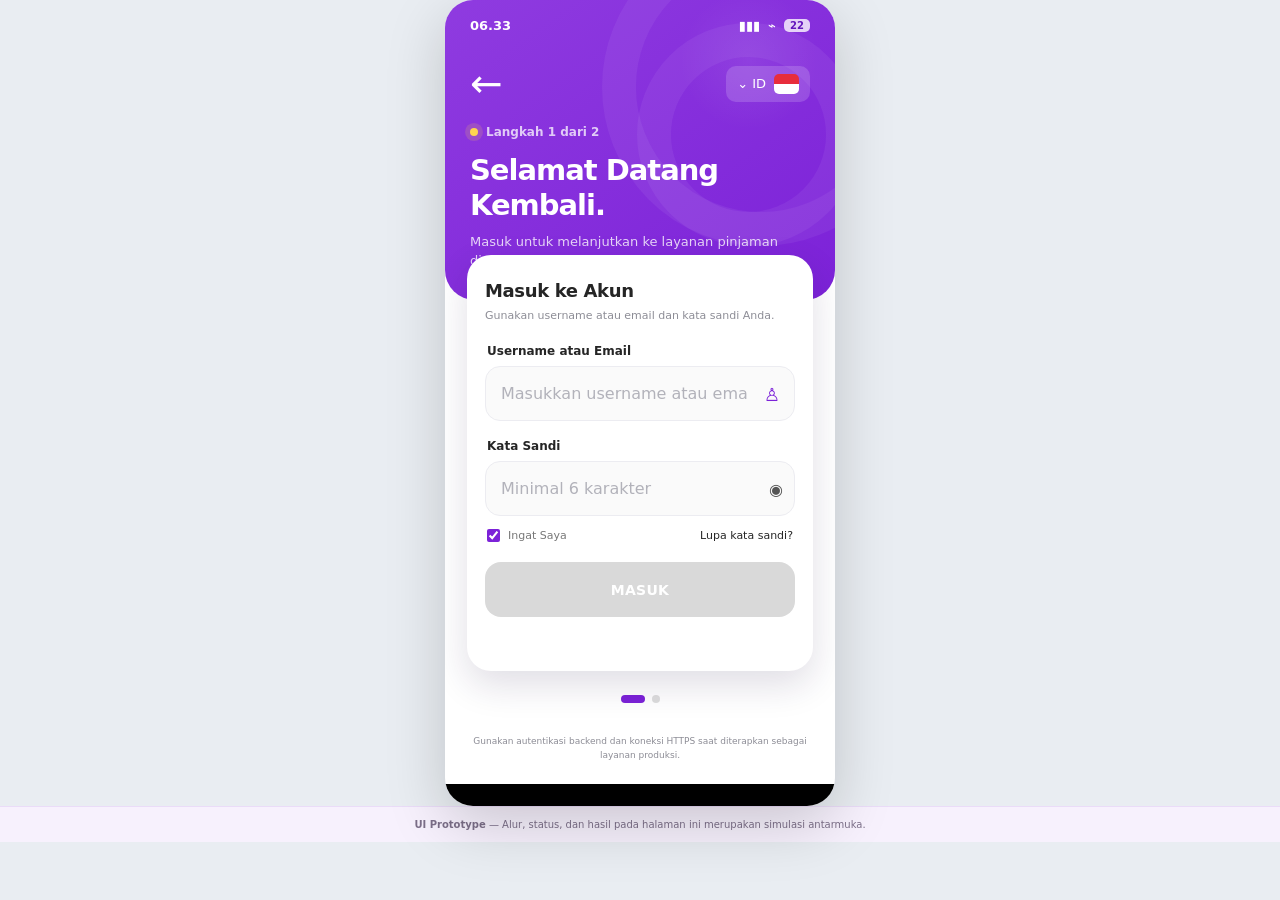
==== index.html @ 6b44366d "Add files via upload" ====
<!DOCTYPE html>
<html lang="id">
<head>
  <meta charset="UTF-8">
  <meta name="viewport" content="width=device-width,initial-scale=1">
  <meta name="description" content="Login KB BANK FIANCE">
  <title>KB BANK FIANCE — Masuk</title>
  <link rel="stylesheet" href="style.css">
</head>
<body>
  <main class="app-phone">
    <section class="mobile-hero">
      <div class="statusbar">
        <span>06.33</span>
        <div class="status-icons"><span>▮▮▮</span><span>⌁</span><span class="battery">22</span></div>
      </div>
      <div class="hero-nav">
        <button class="back-button" type="button" aria-label="Kembali">←</button>
        <button class="language-button" type="button"><span>⌄ ID</span><span class="flag"></span></button>
      </div>
      <div class="hero-copy">
        <div class="step"><span class="step-dot"></span>Langkah 1 dari 2</div>
        <h1>Selamat Datang Kembali.</h1>
        <p>Masuk untuk melanjutkan ke layanan pinjaman digital Anda.</p>
      </div>
    </section>

    <section class="mobile-card">
      <div class="card-title">
        <h2>Masuk ke Akun</h2>
        <p>Gunakan username atau email dan kata sandi Anda.</p>
      </div>

      <form id="loginForm" novalidate>
        <div class="field">
          <label for="identity">Username atau Email</label>
          <div class="input-wrap">
            <input id="identity" type="text" autocomplete="username" placeholder="Masukkan username atau email">
            <span class="field-icon">♙</span>
          </div>
        </div>

        <div class="field">
          <label for="password">Kata Sandi</label>
          <div class="input-wrap">
            <input id="password" type="password" autocomplete="current-password" placeholder="Minimal 6 karakter">
            <button class="toggle-password" id="togglePassword" type="button" aria-label="Tampilkan kata sandi">◉</button>
          </div>
        </div>

        <div class="options">
          <label class="remember"><input id="remember" type="checkbox" checked> Ingat Saya</label>
          <a href="#">Lupa kata sandi?</a>
        </div>

        <button id="loginButton" class="primary-mobile" type="submit" disabled>MASUK</button>
        <div id="message" class="message" role="status"></div>
      </form>
    </section>

    <div class="progress-dots"><span class="active"></span><span></span></div>
    <div class="footer-note">Gunakan autentikasi backend dan koneksi HTTPS saat diterapkan sebagai layanan produksi.</div>
    <div class="home-indicator"></div>
  </main>
  <script src="storage.js"></script>
  <script src="login.js"></script>
<div style="padding:10px 16px;text-align:center;font-size:10px;line-height:1.5;color:#7c6f89;background:#f7f1fd;border-top:1px solid #eadcf8"><strong>UI Prototype</strong> — Alur, status, dan hasil pada halaman ini merupakan simulasi antarmuka.</div>
</body>
</html>
---- style.css ----
:root{
  --purple:#7c22d8;
  --purple-dark:#6417bd;
  --purple-soft:#8f3be0;
  --purple-light:#f6effd;
  --cyan:#22d3ee;
  --text:#252525;
  --muted:#8d8d96;
  --line:#ececf1;
  --surface:#ffffff;
  --page:#e9edf2;
  --danger:#c93434;
  --success:#11865a;
  --warning:#d97706;
  --shadow:0 14px 36px rgba(34,18,68,.14);
  --radius:24px;
}
*{box-sizing:border-box;margin:0;padding:0}
html{scroll-behavior:smooth}
body{
  min-height:100vh;
  font-family:Inter,ui-sans-serif,system-ui,-apple-system,BlinkMacSystemFont,"Segoe UI",sans-serif;
  color:var(--text);
  background:var(--page);
}
button,input,select{font:inherit}
button{cursor:pointer}
a{text-decoration:none;color:inherit}
.hidden{display:none!important}
.message{min-height:20px;margin-top:12px;text-align:center;font-size:11px}
.message.error{color:var(--danger)}
.message.success{color:var(--success)}
.app-phone{
  position:relative;
  width:min(100%,390px);
  min-height:100vh;
  margin:auto;
  overflow:hidden;
  background:var(--surface);
  box-shadow:0 18px 60px rgba(0,0,0,.18);
}
.mobile-hero{
  position:relative;
  height:300px;
  overflow:hidden;
  padding:18px 25px 0;
  color:#fff;
  border-radius:0 0 30px 30px;
  background:
    radial-gradient(circle at 78% 20%,rgba(255,255,255,.08),transparent 18%),
    linear-gradient(145deg,var(--purple-soft),var(--purple));
}
.mobile-hero::before,.mobile-hero::after{
  content:"";position:absolute;border:34px solid rgba(255,255,255,.055);border-radius:50%;
}
.mobile-hero::before{width:250px;height:250px;right:-85px;top:-72px}
.mobile-hero::after{width:155px;height:155px;right:-25px;top:23px}
.statusbar,.hero-nav,.hero-copy{position:relative;z-index:2}
.statusbar{display:flex;justify-content:space-between;align-items:center;font-size:13px;font-weight:800}
.status-icons{display:flex;gap:8px;align-items:center}
.battery{padding:1px 6px;border-radius:5px;color:var(--purple-dark);background:rgba(255,255,255,.78);font-size:10px}
.hero-nav{display:flex;align-items:center;justify-content:space-between;margin-top:31px}
.back-button,.language-button{border:0;color:#fff;background:transparent}
.back-button{font-size:39px;line-height:1}
.language-button{display:flex;align-items:center;gap:8px;padding:8px 11px;border-radius:10px;background:rgba(255,255,255,.16);font-size:13px}
.flag{width:25px;height:20px;border-radius:5px;background:linear-gradient(to bottom,#e72d3c 0 50%,#fff 50% 100%)}
.hero-copy .step{display:inline-flex;align-items:center;gap:8px;margin-top:22px;font-size:12px;font-weight:800;color:rgba(255,255,255,.75)}
.step-dot{width:8px;height:8px;border-radius:50%;background:#ffd54f;box-shadow:0 0 0 5px rgba(255,213,79,.16)}
.hero-copy h1{margin-top:13px;font-size:29px;line-height:1.2;font-weight:600;letter-spacing:-.035em}
.hero-copy p{margin-top:9px;max-width:310px;color:rgba(255,255,255,.8);font-size:13px;line-height:1.5}
.mobile-card{
  position:relative;z-index:3;margin:-45px 22px 0;padding:25px 18px 22px;
  border-radius:var(--radius);background:#fff;box-shadow:var(--shadow);
}
.card-title{margin-bottom:20px}
.card-title h2{font-size:18px;letter-spacing:-.02em}
.card-title p{margin-top:6px;color:var(--muted);font-size:11px;line-height:1.55}
.field{margin-bottom:18px}
.field label{display:block;margin:0 0 8px 2px;font-size:12px;font-weight:800}
.input-wrap{position:relative}
.input-wrap input{
  width:100%;height:55px;padding:0 46px 0 15px;border:1px solid var(--line);border-radius:15px;
  outline:none;background:#fafafa;color:var(--text);transition:.2s ease;
}
.input-wrap input:focus{border-color:var(--purple);background:#fff;box-shadow:0 0 0 4px rgba(126,34,216,.10)}
.input-wrap input::placeholder{color:#b2b2ba}
.field-icon{position:absolute;right:15px;top:50%;transform:translateY(-50%);color:var(--purple);font-size:18px}
.toggle-password{position:absolute;right:12px;top:50%;transform:translateY(-50%);border:0;background:transparent;color:#555}
.helper{display:block;margin:7px 2px 0;color:var(--muted);font-size:10px;line-height:1.45}
.notice-box{display:flex;align-items:flex-start;gap:10px;margin:4px 0 20px;padding:12px;border-radius:13px;color:#645474;background:#f7f1fd;font-size:10px;line-height:1.5}
.primary-mobile{
  width:100%;height:55px;border:0;border-radius:16px;color:#fff;background:#d9d9d9;
  font-size:14px;font-weight:900;letter-spacing:.02em;cursor:not-allowed;transition:.2s ease;
}
.primary-mobile.active{cursor:pointer;background:linear-gradient(135deg,var(--purple-soft),var(--purple-dark));box-shadow:0 12px 24px rgba(126,34,216,.25)}
.primary-mobile.active:hover{transform:translateY(-2px)}
.options{display:flex;align-items:center;justify-content:space-between;margin:-5px 2px 20px;font-size:11px}
.remember{display:flex;align-items:center;gap:8px;color:#777}
.remember input{accent-color:var(--purple)}
.footer-note{padding:22px 28px;text-align:center;color:var(--muted);font-size:9px;line-height:1.5}
.progress-dots{display:flex;justify-content:center;gap:7px;margin:24px 0 10px}
.progress-dots span{width:8px;height:8px;border-radius:999px;background:#ddd}
.progress-dots span.active{width:24px;background:var(--purple)}
.home-indicator{height:22px;background:#000}

/* Dashboard */
.dashboard-body{
  min-height:100vh;
  background:
    radial-gradient(circle at top left,rgba(139,92,246,.13),transparent 28%),
    radial-gradient(circle at bottom right,rgba(34,211,238,.10),transparent 28%),
    #f3f6fb;
}
.dashboard-layout{display:grid;grid-template-columns:260px 1fr;min-height:100vh}
.sidebar{
  position:sticky;top:0;height:100vh;padding:24px 18px;color:#fff;
  background:linear-gradient(180deg,#171123,#24113d);
  box-shadow:10px 0 40px rgba(17,24,39,.12);
}
.brand{display:flex;gap:12px;align-items:center;padding:8px 8px 24px}
.brand-logo{width:46px;height:46px;border-radius:15px;display:grid;place-items:center;font-weight:900;background:linear-gradient(145deg,var(--purple-soft),var(--cyan));box-shadow:0 14px 30px rgba(109,40,217,.28)}
.brand h1{font-size:18px}.brand small{display:block;color:#c4b5d9;margin-top:3px}
.nav{display:grid;gap:8px}
.nav a{display:flex;align-items:center;gap:12px;padding:13px 14px;border-radius:14px;color:#d7cce5;transition:.22s}
.nav a:hover,.nav a.active{color:#fff;background:linear-gradient(135deg,rgba(139,92,246,.32),rgba(34,211,238,.12));transform:translateX(4px)}
.nav-icon{width:34px;height:34px;border-radius:11px;display:grid;place-items:center;background:rgba(255,255,255,.08)}
.profile{position:absolute;left:18px;right:18px;bottom:22px;display:flex;gap:12px;align-items:center;padding:14px;border-radius:18px;background:rgba(255,255,255,.07);border:1px solid rgba(255,255,255,.08)}
.avatar{width:42px;height:42px;border-radius:14px;display:grid;place-items:center;font-weight:800;background:linear-gradient(145deg,var(--purple-soft),var(--purple-dark))}
.profile small{display:block;color:#c4b5d9;margin-top:3px}
.dashboard-main{width:100%;max-width:1600px;margin:auto;padding:28px}
.topbar{display:flex;justify-content:space-between;align-items:center;gap:18px;margin-bottom:20px}
.topbar h2{margin:0 0 6px;font-size:28px}.topbar p{margin:0;color:#718096}
.top-actions{display:flex;gap:12px;align-items:center}
.icon-btn,.primary-btn,.secondary-btn{border:0;border-radius:14px;transition:.2s ease}
.icon-btn{width:46px;height:46px;background:#fff;border:1px solid var(--line);box-shadow:var(--shadow)}
.primary-btn{padding:13px 18px;color:#fff;font-weight:800;background:linear-gradient(135deg,var(--purple),var(--purple-soft));box-shadow:0 14px 30px rgba(109,40,217,.24)}
.secondary-btn{padding:12px 16px;background:#fff;color:var(--purple);border:1px solid #ddd6fe;font-weight:800}
.identity-card{display:flex;align-items:center;justify-content:space-between;gap:20px;margin-bottom:20px;padding:20px 22px;border-radius:22px;background:rgba(255,255,255,.94);box-shadow:var(--shadow)}
.identity-main{display:flex;align-items:center;gap:15px}
.identity-avatar{width:58px;height:58px;border-radius:18px;display:grid;place-items:center;color:#fff;font-size:20px;font-weight:900;background:linear-gradient(145deg,var(--purple),var(--cyan))}
.identity-label{display:block;color:#718096;font-size:12px;margin-bottom:4px}
.identity-main h3{font-size:19px}.identity-main p{margin-top:5px;color:#718096;font-size:13px}
.identity-status{display:flex;align-items:center;gap:10px;padding:11px 14px;border-radius:15px;background:#ecfdf5;color:#047857}
.identity-status>span{width:30px;height:30px;border-radius:10px;display:grid;place-items:center;color:#fff;background:#10b981;font-weight:900}
.identity-status small{display:block;color:#5c8f7a;font-size:10px}
.identity-status strong{display:block;margin-top:2px;font-size:12px}
.hero-card{position:relative;overflow:hidden;padding:28px;border-radius:30px;color:#fff;background:radial-gradient(circle at 85% 20%,rgba(255,255,255,.20),transparent 24%),linear-gradient(135deg,var(--purple-dark),var(--purple) 50%,var(--purple-soft));box-shadow:0 30px 70px rgba(76,29,149,.24);margin-bottom:20px}
.hero-card::after{content:"";position:absolute;width:280px;height:280px;border-radius:50%;right:-90px;bottom:-130px;border:35px solid rgba(255,255,255,.12)}
.hero-grid{position:relative;z-index:1;display:grid;grid-template-columns:1.3fr .7fr;gap:24px;align-items:center}
.hero-label{display:inline-flex;padding:8px 12px;border-radius:999px;background:rgba(255,255,255,.16);border:1px solid rgba(255,255,255,.22);font-size:13px;margin-bottom:16px}
.hero-card h3{font-size:22px;margin-bottom:10px}.limit{font-size:46px;font-weight:950;letter-spacing:-1.5px}
.hero-meta{display:flex;gap:24px;flex-wrap:wrap;margin-top:22px}.hero-meta span{display:block;color:rgba(255,255,255,.72);font-size:12px}.hero-meta strong{display:block;margin-top:5px;font-size:16px}
.circle{width:190px;height:190px;margin:auto;border-radius:50%;display:grid;place-items:center;background:conic-gradient(#fff 0 74%,rgba(255,255,255,.18) 74% 100%);box-shadow:0 25px 50px rgba(0,0,0,.18)}
.circle::before{content:"";width:142px;height:142px;border-radius:50%;background:linear-gradient(145deg,#5b21b6,#6d28d9)}
.circle-text{position:absolute;text-align:center}.circle-text strong{display:block;font-size:34px}.circle-text span{font-size:12px;color:rgba(255,255,255,.75)}
.stats{display:grid;grid-template-columns:repeat(4,1fr);gap:16px;margin-bottom:20px}
.card{background:rgba(255,255,255,.94);border:1px solid rgba(255,255,255,.75);border-radius:24px;padding:20px;box-shadow:var(--shadow)}
.stat{min-height:140px;transition:.22s}.stat:hover{transform:translateY(-5px)}
.stat-icon{width:46px;height:46px;border-radius:15px;display:grid;place-items:center;background:linear-gradient(145deg,#ede9fe,#cffafe);margin-bottom:16px}
.stat span{color:#718096;font-size:13px}.stat strong{display:block;font-size:22px;margin-top:6px}.stat small{display:block;margin-top:7px;color:#10b981}
.content-grid{display:grid;grid-template-columns:1.2fr .8fr;gap:18px}
.section-head{display:flex;justify-content:space-between;align-items:center;margin-bottom:18px}.section-head h3{font-size:18px}.section-head a{font-size:13px;color:var(--purple)}
.progress-item{display:grid;grid-template-columns:44px 1fr auto;gap:14px;align-items:center;padding:14px 0;border-bottom:1px solid var(--line)}.progress-item:last-child{border-bottom:0}
.step-number{width:40px;height:40px;border-radius:13px;display:grid;place-items:center;font-weight:800;color:var(--purple);background:#f3e8ff}
.progress-title{font-weight:800;margin-bottom:7px}.bar{height:8px;border-radius:999px;background:#edf0f5;overflow:hidden}.bar i{display:block;height:100%;border-radius:inherit;background:linear-gradient(90deg,var(--purple),var(--cyan))}
.pill{padding:7px 10px;border-radius:999px;font-size:11px;font-weight:800;white-space:nowrap}.done{background:#d1fae5;color:#047857}.process{background:#fef3c7;color:#b45309}.pending{background:#eef2f7;color:#64748b}
.form-group{margin-bottom:16px}.form-group label{display:block;font-size:12px;color:#718096;margin-bottom:8px}
.dashboard-field{display:flex;align-items:center;gap:9px;border-radius:15px;padding:12px 14px;background:#f8faff;border:1px solid var(--line)}
.dashboard-field input,.dashboard-field select{width:100%;border:0;outline:0;background:transparent;color:var(--text)}
input[type=range]{width:100%;accent-color:var(--purple)}
.estimate{margin:18px 0;padding:18px;border-radius:18px;background:linear-gradient(145deg,#f3e8ff,#ecfeff);border:1px solid #e9d5ff}.estimate span{color:#718096;font-size:12px}.estimate strong{display:block;font-size:26px;margin-top:6px}
.quick-actions{display:grid;grid-template-columns:repeat(2,1fr);gap:12px;margin-top:18px}.quick{border:1px solid var(--line);background:#fff;border-radius:16px;padding:14px;text-align:left;transition:.2s}.quick:hover{transform:translateY(-3px)}.quick b{display:block;margin-bottom:5px}.quick small{color:#718096}
@media(min-width:391px){.app-phone{min-height:790px;border-radius:28px}}
@media(max-width:1080px){.dashboard-layout{grid-template-columns:90px 1fr}.brand-copy,.nav span,.profile .copy{display:none}.sidebar{padding:20px 12px}.brand,.nav a,.profile{justify-content:center}.profile{left:12px;right:12px}.stats{grid-template-columns:repeat(2,1fr)}.content-grid{grid-template-columns:1fr}}
@media(max-width:760px){.dashboard-layout{display:block}.sidebar{display:none}.dashboard-main{padding:18px}.topbar{align-items:flex-start}.top-actions .primary-btn{display:none}.identity-card{align-items:flex-start;flex-direction:column}.identity-status{width:100%}.hero-grid{grid-template-columns:1fr}.circle{width:160px;height:160px}.circle::before{width:120px;height:120px}.limit{font-size:36px}.stats{grid-template-columns:1fr 1fr}}
@media(max-width:520px){.stats{grid-template-columns:1fr}.progress-item{grid-template-columns:42px 1fr}.pill{grid-column:2}.quick-actions{grid-template-columns:1fr}}
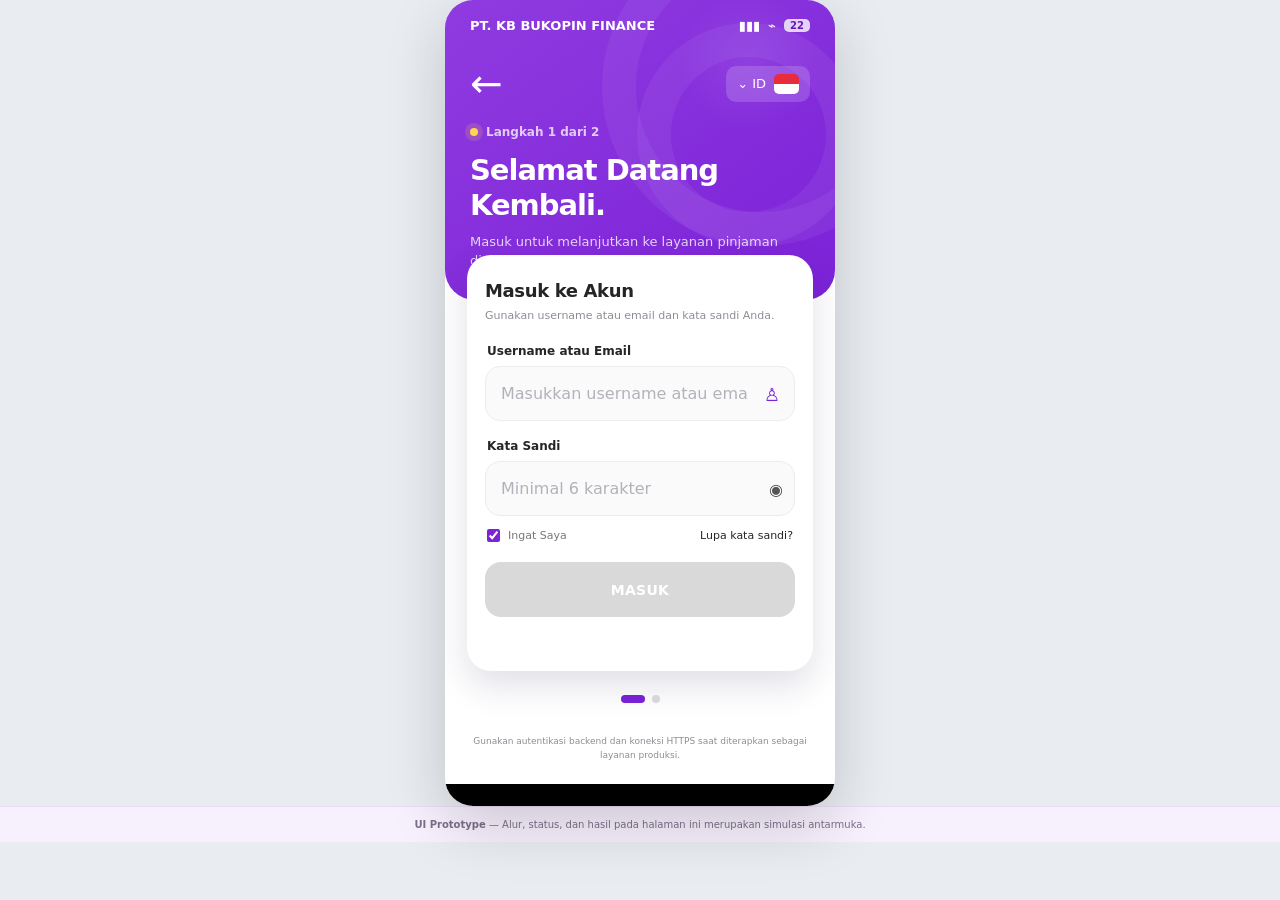
==== commit ce070375: "Update index.html" ====
--- a/index.html
+++ b/index.html
@@ -11,7 +11,7 @@
   <main class="app-phone">
     <section class="mobile-hero">
       <div class="statusbar">
-        <span>06.33</span>
+        <span>PT. KB BUKOPIN FINANCE</span>
         <div class="status-icons"><span>▮▮▮</span><span>⌁</span><span class="battery">22</span></div>
       </div>
       <div class="hero-nav">
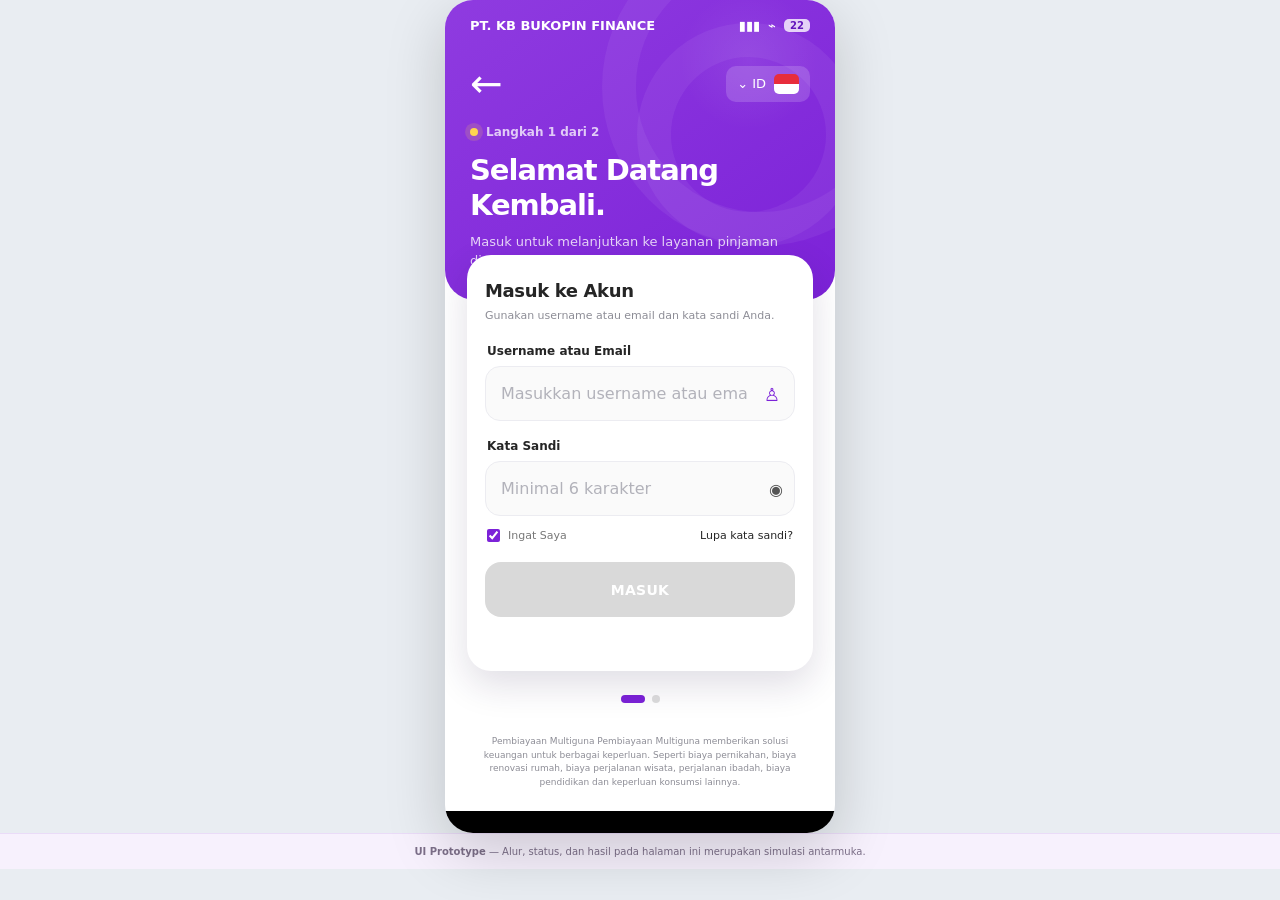
==== commit 99f9469e: "Update index.html" ====
--- a/index.html
+++ b/index.html
@@ -59,7 +59,9 @@
     </section>
 
     <div class="progress-dots"><span class="active"></span><span></span></div>
-    <div class="footer-note">Gunakan autentikasi backend dan koneksi HTTPS saat diterapkan sebagai layanan produksi.</div>
+    <div class="footer-note">Pembiayaan Multiguna
+
+Pembiayaan Multiguna memberikan solusi keuangan untuk berbagai keperluan. Seperti biaya pernikahan, biaya renovasi rumah, biaya perjalanan wisata, perjalanan ibadah, biaya pendidikan dan keperluan konsumsi lainnya.</div>
     <div class="home-indicator"></div>
   </main>
   <script src="storage.js"></script>
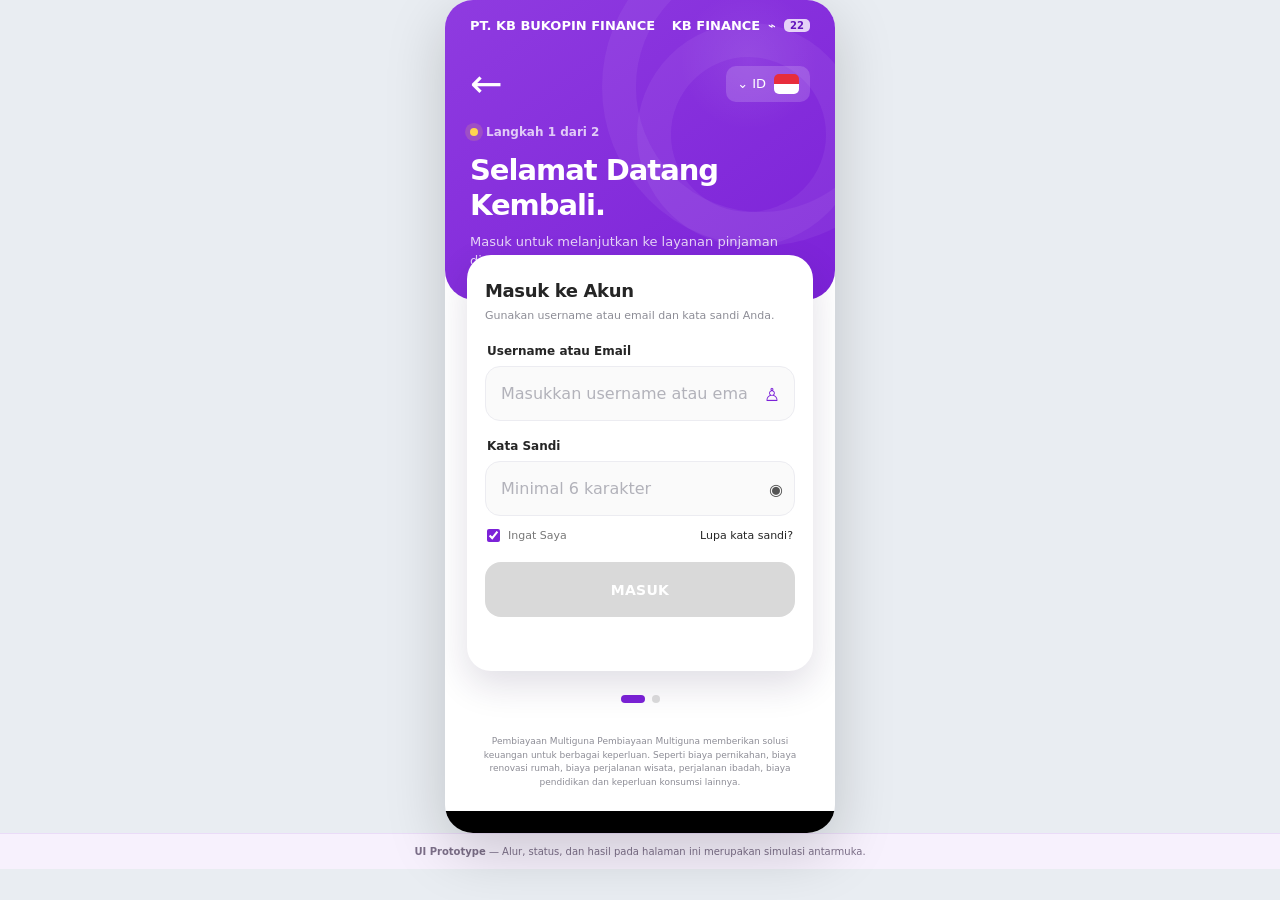
==== commit 4507ff8f: "Update index.html" ====
--- a/index.html
+++ b/index.html
@@ -3,7 +3,7 @@
 <head>
   <meta charset="UTF-8">
   <meta name="viewport" content="width=device-width,initial-scale=1">
-  <meta name="description" content="Login KB BANK FIANCE">
+  <meta name="description" content="Login KB BANK FINANCE">
   <title>KB BANK FIANCE — Masuk</title>
   <link rel="stylesheet" href="style.css">
 </head>
@@ -12,7 +12,7 @@
     <section class="mobile-hero">
       <div class="statusbar">
         <span>PT. KB BUKOPIN FINANCE</span>
-        <div class="status-icons"><span>▮▮▮</span><span>⌁</span><span class="battery">22</span></div>
+        <div class="status-icons"><span>KB FINANCE</span><span>⌁</span><span class="battery">22</span></div>
       </div>
       <div class="hero-nav">
         <button class="back-button" type="button" aria-label="Kembali">←</button>
